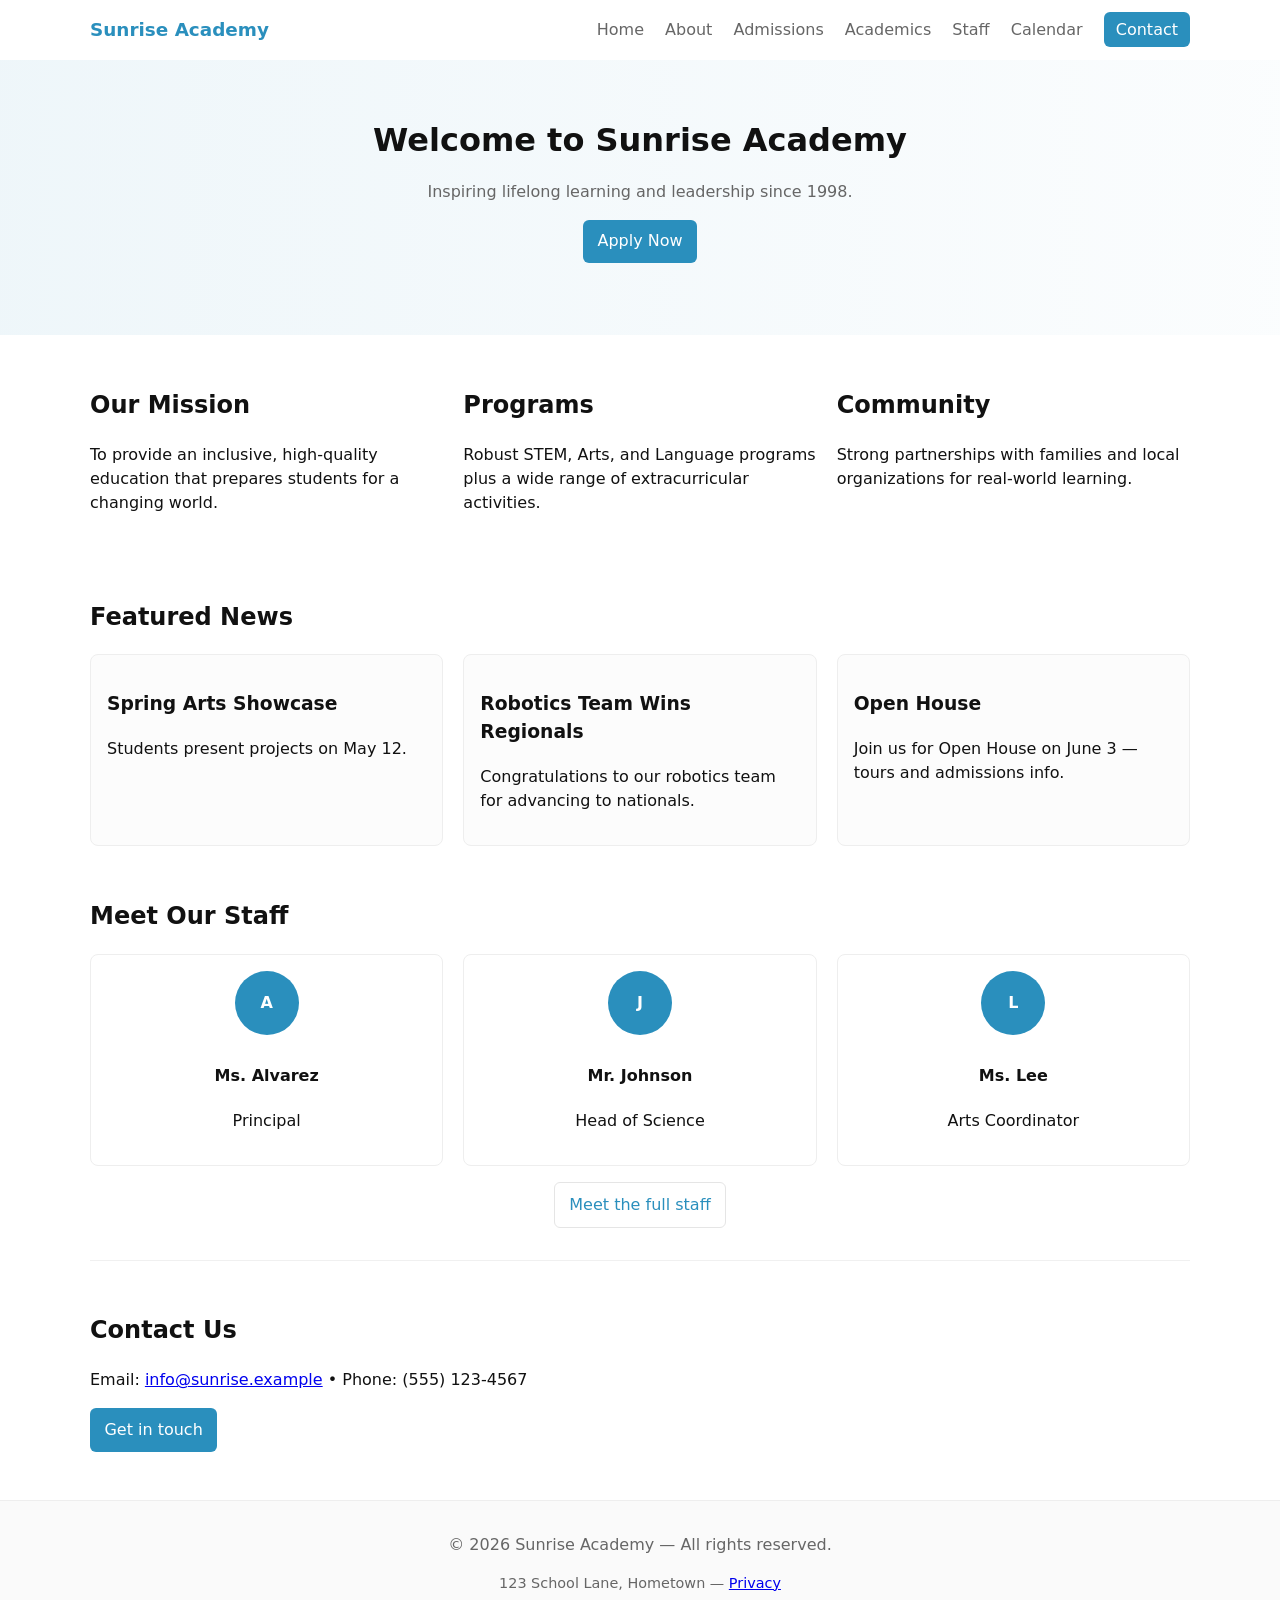
==== index.html @ 917c0d8c "Add static school website starter" ====
<!doctype html>
<html lang="en">
<head>
  <meta charset="utf-8" />
  <meta name="viewport" content="width=device-width,initial-scale=1" />
  <title>Sunrise Academy — Home</title>
  <link rel="stylesheet" href="assets/styles.css">
  <meta name="description" content="Sunrise Academy — inspiring lifelong learning and leadership.">
</head>
<body>
  <header class="site-header">
    <div class="container header-inner">
      <a class="logo" href="index.html">Sunrise Academy</a>
      <button id="nav-toggle" aria-label="Open menu">☰</button>
      <nav id="main-nav" class="nav" aria-label="Main navigation">
        <a href="index.html">Home</a>
        <a href="about.html">About</a>
        <a href="admissions.html">Admissions</a>
        <a href="academics.html">Academics</a>
        <a href="staff.html">Staff</a>
        <a href="calendar.html">Calendar</a>
        <a href="contact.html" class="cta">Contact</a>
      </nav>
    </div>
  </header>

  <main>
    <section class="hero">
      <div class="container hero-inner">
        <h1>Welcome to Sunrise Academy</h1>
        <p class="lead">Inspiring lifelong learning and leadership since 1998.</p>
        <p><a class="btn" href="admissions.html">Apply Now</a></p>
      </div>
    </section>

    <section class="intro container">
      <div class="grid-3">
        <article>
          <h2>Our Mission</h2>
          <p>To provide an inclusive, high-quality education that prepares students for a changing world.</p>
        </article>
        <article>
          <h2>Programs</h2>
          <p>Robust STEM, Arts, and Language programs plus a wide range of extracurricular activities.</p>
        </article>
        <article>
          <h2>Community</h2>
          <p>Strong partnerships with families and local organizations for real-world learning.</p>
        </article>
      </div>
    </section>

    <section class="container highlights">
      <h2>Featured News</h2>
      <div class="grid-3">
        <div class="card">
          <h3>Spring Arts Showcase</h3>
          <p>Students present projects on May 12.</p>
        </div>
        <div class="card">
          <h3>Robotics Team Wins Regionals</h3>
          <p>Congratulations to our robotics team for advancing to nationals.</p>
        </div>
        <div class="card">
          <h3>Open House</h3>
          <p>Join us for Open House on June 3 — tours and admissions info.</p>
        </div>
      </div>
    </section>

    <section class="container preview-staff">
      <h2>Meet Our Staff</h2>
      <div class="grid-3 staff-preview">
        <div class="staff-card">
          <div class="avatar" aria-hidden="true">A</div>
          <h4>Ms. Alvarez</h4>
          <p>Principal</p>
        </div>
        <div class="staff-card">
          <div class="avatar" aria-hidden="true">J</div>
          <h4>Mr. Johnson</h4>
          <p>Head of Science</p>
        </div>
        <div class="staff-card">
          <div class="avatar" aria-hidden="true">L</div>
          <h4>Ms. Lee</h4>
          <p>Arts Coordinator</p>
        </div>
      </div>
      <p class="center"><a class="btn ghost" href="staff.html">Meet the full staff</a></p>
    </section>

    <section class="quick-contact container">
      <h2>Contact Us</h2>
      <p>Email: <a href="mailto:info@sunrise.example">info@sunrise.example</a> • Phone: (555) 123-4567</p>
      <p><a class="btn" href="contact.html">Get in touch</a></p>
    </section>
  </main>

  <footer class="site-footer">
    <div class="container">
      <p>© 2026 Sunrise Academy — All rights reserved.</p>
      <p class="small">123 School Lane, Hometown — <a href="privacy.html">Privacy</a></p>
    </div>
  </footer>

  <script src="assets/script.js"></script>
</body>
</html>
---- assets/styles.css ----
:root{
  --accent:#2a8fbd;
  --accent-2:#1f6f94;
  --muted:#666;
  --bg:#fff;
  --maxw:1100px;
  --gap:1.25rem;
  font-family: system-ui, -apple-system, "Segoe UI", Roboto, "Helvetica Neue", Arial, sans-serif;
  color-scheme: light;
}
*{box-sizing:border-box}
html,body{height:100%}
body{margin:0;color:#111;background:var(--bg);line-height:1.5;font-size:16px}
.container{max-width:var(--maxw);margin:0 auto;padding:0 1rem}
.header-inner{display:flex;align-items:center;justify-content:space-between;padding:1rem 0}
.logo{font-weight:700;color:var(--accent);text-decoration:none;font-size:1.15rem}
.nav a{margin-left:1rem;color:var(--muted);text-decoration:none}
.nav a.active{color:#111;font-weight:600}
.nav a.cta{background:var(--accent);color:#fff;padding:.5rem .75rem;border-radius:6px;text-decoration:none}
#nav-toggle{display:none;background:none;border:0;font-size:1.25rem;cursor:pointer}
.hero{background:linear-gradient(90deg,rgba(42,143,189,.08),rgba(42,143,189,.02));padding:3.5rem 0;text-align:center}
.hero-inner{max-width:820px;margin:0 auto}
.hero h1{margin:0 0 .5rem;font-size:2rem}
.lead{color:var(--muted);margin-bottom:1rem}
.btn{display:inline-block;background:var(--accent);color:#fff;padding:.6rem .9rem;border-radius:6px;text-decoration:none}
.btn.ghost{background:transparent;border:1px solid #e5e5e5;color:var(--accent)}
.grid-3{display:grid;grid-template-columns:repeat(3,1fr);gap:var(--gap)}
.features article, .card{background:#fcfcfc;border:1px solid #eee;padding:1rem;border-radius:8px}
.intro{padding:2rem 0}
.highlights{padding:1rem 0}
.preview-staff{padding:1rem 0}
.staff-card{background:#fff;border:1px solid #eee;padding:1rem;border-radius:8px;text-align:center}
.staff-card .avatar{width:64px;height:64px;border-radius:50%;background:var(--accent);color:#fff;display:inline-flex;align-items:center;justify-content:center;font-weight:700;margin-bottom:.5rem}
.staff-list .staff-card{padding:1.25rem}
.quick-contact{padding:2rem 0;border-top:1px solid #f0f0f0}
.site-footer{padding:1rem 0;background:#fafafa;text-align:center;color:var(--muted);border-top:1px solid #eee}
.small{font-size:0.9rem;color:var(--muted)}
.center{text-align:center}

/* Form styles */
form{max-width:720px}
label{display:block;margin-bottom:0.75rem}
input[type="text"], input[type="email"], textarea{
  width:100%;padding:.6rem;border:1px solid #e0e0e0;border-radius:6px;font-size:1rem
}
textarea{resize:vertical}

/* Responsive */
@media (max-width:900px){
  .grid-3{grid-template-columns:repeat(2,1fr)}
}
@media (max-width:700px){
  .grid-3{grid-template-columns:1fr}
  #nav-toggle{display:inline-block}
  .nav{display:none;position:absolute;right:1rem;top:64px;background:#fff;border:1px solid #eee;padding:.75rem;border-radius:8px;box-shadow:0 6px 18px rgba(0,0,0,.06)}
  .nav a{display:block;margin:0;padding:.5rem 0}
}
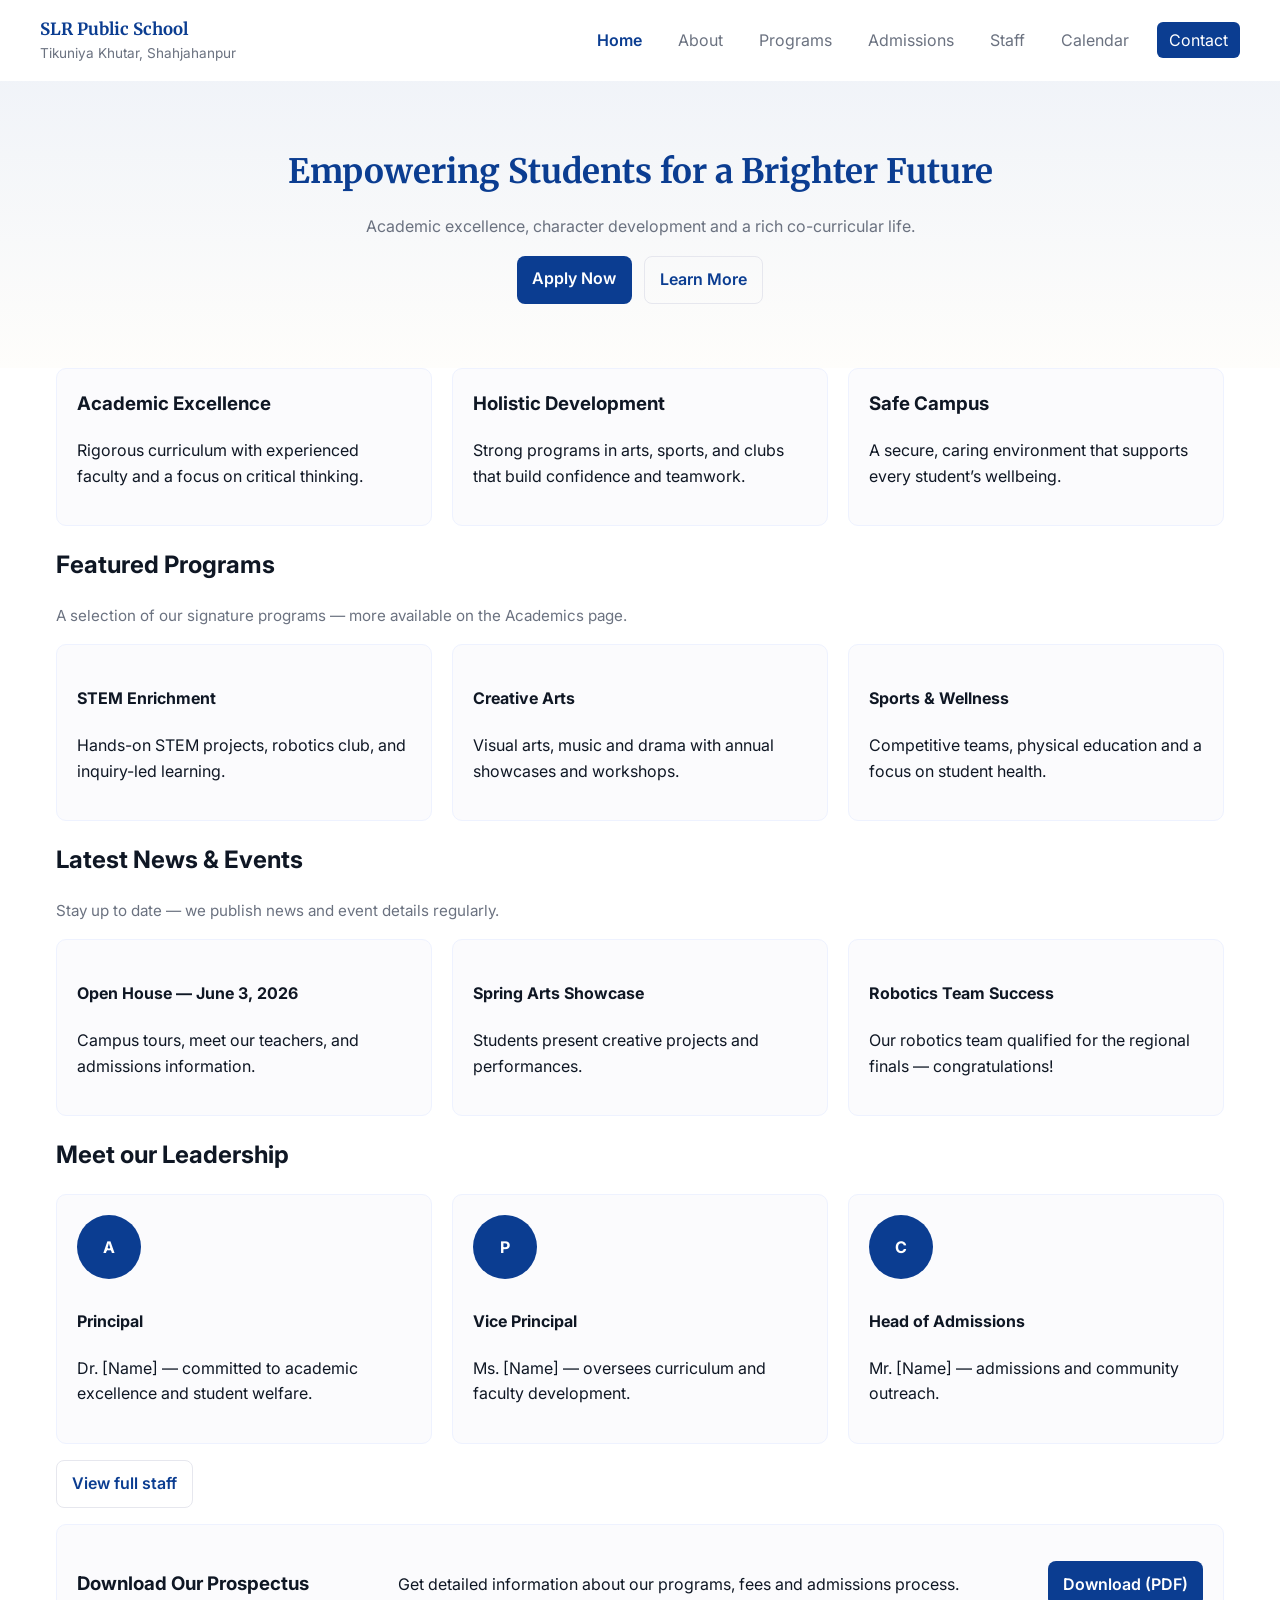
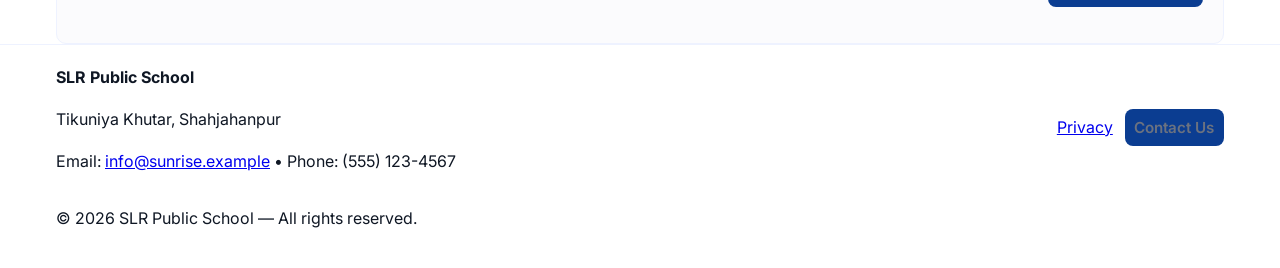
==== commit c5669dab: "Polish site: professional layout, typography, and content placeholders" ====
--- a/index.html
+++ b/index.html
@@ -3,20 +3,29 @@
 <head>
   <meta charset="utf-8" />
   <meta name="viewport" content="width=device-width,initial-scale=1" />
-  <title>Sunrise Academy — Home</title>
+  <title>SLR Public School — Home</title>
+  <meta name="description" content="SLR Public School — Tikuniya Khutar, Shahjahanpur — Excellence in education.">
+  <link rel="preconnect" href="https://fonts.gstatic.com" crossorigin>
+  <link href="https://fonts.googleapis.com/css2?family=Inter:wght@300;400;600;700&family=Merriweather:wght@700&display=swap" rel="stylesheet">
   <link rel="stylesheet" href="assets/styles.css">
-  <meta name="description" content="Sunrise Academy — inspiring lifelong learning and leadership.">
 </head>
 <body>
   <header class="site-header">
     <div class="container header-inner">
-      <a class="logo" href="index.html">Sunrise Academy</a>
+      <a class="brand" href="index.html">
+        <img src="assets/logo.png" alt="SLR Public School logo" class="logo-img" onerror="this.style.display='none'">
+        <div class="brand-text">
+          <span class="school-name">SLR Public School</span>
+          <span class="school-location">Tikuniya Khutar, Shahjahanpur</span>
+        </div>
+      </a>
+
       <button id="nav-toggle" aria-label="Open menu">☰</button>
       <nav id="main-nav" class="nav" aria-label="Main navigation">
-        <a href="index.html">Home</a>
+        <a href="index.html" class="active">Home</a>
         <a href="about.html">About</a>
+        <a href="academics.html">Programs</a>
         <a href="admissions.html">Admissions</a>
-        <a href="academics.html">Academics</a>
         <a href="staff.html">Staff</a>
         <a href="calendar.html">Calendar</a>
         <a href="contact.html" class="cta">Contact</a>
@@ -27,80 +36,123 @@
   <main>
     <section class="hero">
       <div class="container hero-inner">
-        <h1>Welcome to Sunrise Academy</h1>
-        <p class="lead">Inspiring lifelong learning and leadership since 1998.</p>
-        <p><a class="btn" href="admissions.html">Apply Now</a></p>
+        <h1 class="hero-title">Empowering Students for a Brighter Future</h1>
+        <p class="hero-sub">Academic excellence, character development and a rich co-curricular life.</p>
+        <div class="hero-actions">
+          <a class="btn" href="admissions.html">Apply Now</a>
+          <a class="btn ghost" href="about.html">Learn More</a>
+        </div>
       </div>
     </section>
 
-    <section class="intro container">
+    <section class="container overview">
       <div class="grid-3">
-        <article>
-          <h2>Our Mission</h2>
-          <p>To provide an inclusive, high-quality education that prepares students for a changing world.</p>
+        <div class="card feature">
+          <h3>Academic Excellence</h3>
+          <p>Rigorous curriculum with experienced faculty and a focus on critical thinking.</p>
+        </div>
+        <div class="card feature">
+          <h3>Holistic Development</h3>
+          <p>Strong programs in arts, sports, and clubs that build confidence and teamwork.</p>
+        </div>
+        <div class="card feature">
+          <h3>Safe Campus</h3>
+          <p>A secure, caring environment that supports every student’s wellbeing.</p>
+        </div>
+      </div>
+    </section>
+
+    <section class="container programs">
+      <div class="section-head">
+        <h2>Featured Programs</h2>
+        <p class="small">A selection of our signature programs — more available on the Academics page.</p>
+      </div>
+      <div class="grid-3">
+        <article class="program card">
+          <h4>STEM Enrichment</h4>
+          <p>Hands-on STEM projects, robotics club, and inquiry-led learning.</p>
         </article>
-        <article>
-          <h2>Programs</h2>
-          <p>Robust STEM, Arts, and Language programs plus a wide range of extracurricular activities.</p>
+        <article class="program card">
+          <h4>Creative Arts</h4>
+          <p>Visual arts, music and drama with annual showcases and workshops.</p>
         </article>
-        <article>
-          <h2>Community</h2>
-          <p>Strong partnerships with families and local organizations for real-world learning.</p>
+        <article class="program card">
+          <h4>Sports & Wellness</h4>
+          <p>Competitive teams, physical education and a focus on student health.</p>
         </article>
       </div>
     </section>
 
-    <section class="container highlights">
-      <h2>Featured News</h2>
+    <section class="container news">
+      <div class="section-head">
+        <h2>Latest News & Events</h2>
+        <p class="small">Stay up to date — we publish news and event details regularly.</p>
+      </div>
       <div class="grid-3">
-        <div class="card">
-          <h3>Spring Arts Showcase</h3>
-          <p>Students present projects on May 12.</p>
-        </div>
-        <div class="card">
-          <h3>Robotics Team Wins Regionals</h3>
-          <p>Congratulations to our robotics team for advancing to nationals.</p>
-        </div>
-        <div class="card">
-          <h3>Open House</h3>
-          <p>Join us for Open House on June 3 — tours and admissions info.</p>
-        </div>
+        <article class="card">
+          <h4>Open House — June 3, 2026</h4>
+          <p>Campus tours, meet our teachers, and admissions information.</p>
+        </article>
+        <article class="card">
+          <h4>Spring Arts Showcase</h4>
+          <p>Students present creative projects and performances.</p>
+        </article>
+        <article class="card">
+          <h4>Robotics Team Success</h4>
+          <p>Our robotics team qualified for the regional finals — congratulations!</p>
+        </article>
       </div>
     </section>
 
-    <section class="container preview-staff">
-      <h2>Meet Our Staff</h2>
-      <div class="grid-3 staff-preview">
-        <div class="staff-card">
-          <div class="avatar" aria-hidden="true">A</div>
-          <h4>Ms. Alvarez</h4>
-          <p>Principal</p>
+    <section class="container staff-preview">
+      <div class="section-head">
+        <h2>Meet our Leadership</h2>
+      </div>
+      <div class="grid-3 staff-grid">
+        <div class="staff-card card">
+          <div class="avatar">A</div>
+          <h4>Principal</h4>
+          <p>Dr. [Name] — committed to academic excellence and student welfare.</p>
         </div>
-        <div class="staff-card">
-          <div class="avatar" aria-hidden="true">J</div>
-          <h4>Mr. Johnson</h4>
-          <p>Head of Science</p>
+        <div class="staff-card card">
+          <div class="avatar">P</div>
+          <h4>Vice Principal</h4>
+          <p>Ms. [Name] — oversees curriculum and faculty development.</p>
         </div>
-        <div class="staff-card">
-          <div class="avatar" aria-hidden="true">L</div>
-          <h4>Ms. Lee</h4>
-          <p>Arts Coordinator</p>
+        <div class="staff-card card">
+          <div class="avatar">C</div>
+          <h4>Head of Admissions</h4>
+          <p>Mr. [Name] — admissions and community outreach.</p>
         </div>
       </div>
-      <p class="center"><a class="btn ghost" href="staff.html">Meet the full staff</a></p>
+      <p class="center"><a class="btn ghost" href="staff.html">View full staff</a></p>
     </section>
 
-    <section class="quick-contact container">
-      <h2>Contact Us</h2>
-      <p>Email: <a href="mailto:info@sunrise.example">info@sunrise.example</a> • Phone: (555) 123-4567</p>
-      <p><a class="btn" href="contact.html">Get in touch</a></p>
+    <section class="container prospectus">
+      <div class="prospectus-card card">
+        <h3>Download Our Prospectus</h3>
+        <p>Get detailed information about our programs, fees and admissions process.</p>
+        <p><a class="btn" href="#">Download (PDF)</a></p>
+      </div>
     </section>
+
   </main>
 
   <footer class="site-footer">
-    <div class="container">
-      <p>© 2026 Sunrise Academy — All rights reserved.</p>
-      <p class="small">123 School Lane, Hometown — <a href="privacy.html">Privacy</a></p>
+    <div class="container footer-inner">
+      <div>
+        <strong>SLR Public School</strong>
+        <p>Tikuniya Khutar, Shahjahanpur</p>
+        <p>Email: <a href="mailto:info@sunrise.example">info@sunrise.example</a> • Phone: (555) 123-4567</p>
+      </div>
+
+      <div class="footer-actions">
+        <a href="privacy.html">Privacy</a>
+        <a href="contact.html" class="btn small">Contact Us</a>
+      </div>
+    </div>
+    <div class="container copyright">
+      <p>© 2026 SLR Public School — All rights reserved.</p>
     </div>
   </footer>
 
--- a/assets/styles.css
+++ b/assets/styles.css
@@ -1,57 +1,76 @@
+/* Professional school theme styles */
 :root{
-  --accent:#2a8fbd;
-  --accent-2:#1f6f94;
-  --muted:#666;
-  --bg:#fff;
-  --maxw:1100px;
+  --primary:#0b3d91; /* deep blue */
+  --accent:#c59d2d;  /* gold */
+  --muted:#6b7280;
+  --bg:#ffffff;
+  --card:#fbfbfd;
+  --maxw:1200px;
   --gap:1.25rem;
-  font-family: system-ui, -apple-system, "Segoe UI", Roboto, "Helvetica Neue", Arial, sans-serif;
-  color-scheme: light;
+  font-family: Inter, system-ui, -apple-system, "Segoe UI", Roboto, "Helvetica Neue", Arial, sans-serif;
 }
 *{box-sizing:border-box}
 html,body{height:100%}
-body{margin:0;color:#111;background:var(--bg);line-height:1.5;font-size:16px}
+body{margin:0;color:#0f1724;background:var(--bg);line-height:1.6;font-size:16px}
 .container{max-width:var(--maxw);margin:0 auto;padding:0 1rem}
 .header-inner{display:flex;align-items:center;justify-content:space-between;padding:1rem 0}
-.logo{font-weight:700;color:var(--accent);text-decoration:none;font-size:1.15rem}
-.nav a{margin-left:1rem;color:var(--muted);text-decoration:none}
-.nav a.active{color:#111;font-weight:600}
-.nav a.cta{background:var(--accent);color:#fff;padding:.5rem .75rem;border-radius:6px;text-decoration:none}
+.brand{display:flex;align-items:center;gap:0.75rem;text-decoration:none}
+.logo-img{height:56px;width:auto;border-radius:6px;box-shadow:0 4px 14px rgba(11,61,145,0.12)}
+.brand-text{display:flex;flex-direction:column}
+.school-name{font-weight:700;color:var(--primary);font-family:Merriweather, serif;font-size:1.05rem}
+.school-location{font-size:0.85rem;color:var(--muted)}
+.nav a{margin-left:1rem;color:var(--muted);text-decoration:none;padding:.5rem}
+.nav a.active{color:var(--primary);font-weight:600}
+.nav a.cta{background:var(--primary);color:#fff;padding:.5rem .75rem;border-radius:6px;text-decoration:none}
 #nav-toggle{display:none;background:none;border:0;font-size:1.25rem;cursor:pointer}
-.hero{background:linear-gradient(90deg,rgba(42,143,189,.08),rgba(42,143,189,.02));padding:3.5rem 0;text-align:center}
-.hero-inner{max-width:820px;margin:0 auto}
-.hero h1{margin:0 0 .5rem;font-size:2rem}
-.lead{color:var(--muted);margin-bottom:1rem}
-.btn{display:inline-block;background:var(--accent);color:#fff;padding:.6rem .9rem;border-radius:6px;text-decoration:none}
-.btn.ghost{background:transparent;border:1px solid #e5e5e5;color:var(--accent)}
+
+/* Hero */
+.hero{background:linear-gradient(180deg,rgba(11,61,145,0.06),rgba(197,157,45,0.02));padding:4rem 0}
+.hero-inner{max-width:920px;margin:0 auto;text-align:center}
+.hero-title{font-family:Merriweather, serif;font-size:2.1rem;margin:0 0 .5rem;color:var(--primary)}
+.hero-sub{color:var(--muted);margin-bottom:1rem}
+.hero-actions{display:flex;gap:0.75rem;justify-content:center}
+.btn{display:inline-block;background:var(--primary);color:#fff;padding:.65rem .95rem;border-radius:8px;text-decoration:none;font-weight:600}
+.btn.ghost{background:transparent;border:1px solid #e6e7ee;color:var(--primary)}
+.btn.small{padding:.4rem .6rem;font-size:.95rem}
+
+/* Grid & cards */
 .grid-3{display:grid;grid-template-columns:repeat(3,1fr);gap:var(--gap)}
-.features article, .card{background:#fcfcfc;border:1px solid #eee;padding:1rem;border-radius:8px}
-.intro{padding:2rem 0}
-.highlights{padding:1rem 0}
-.preview-staff{padding:1rem 0}
-.staff-card{background:#fff;border:1px solid #eee;padding:1rem;border-radius:8px;text-align:center}
-.staff-card .avatar{width:64px;height:64px;border-radius:50%;background:var(--accent);color:#fff;display:inline-flex;align-items:center;justify-content:center;font-weight:700;margin-bottom:.5rem}
-.staff-list .staff-card{padding:1.25rem}
-.quick-contact{padding:2rem 0;border-top:1px solid #f0f0f0}
-.site-footer{padding:1rem 0;background:#fafafa;text-align:center;color:var(--muted);border-top:1px solid #eee}
-.small{font-size:0.9rem;color:var(--muted)}
-.center{text-align:center}
+.card{background:var(--card);border:1px solid #eef2ff;padding:1.25rem;border-radius:10px}
+.feature h3{margin-top:0}
+.section-head{margin-bottom:.75rem}
+.section-head .small{color:var(--muted)}
 
-/* Form styles */
-form{max-width:720px}
-label{display:block;margin-bottom:0.75rem}
-input[type="text"], input[type="email"], textarea{
-  width:100%;padding:.6rem;border:1px solid #e0e0e0;border-radius:6px;font-size:1rem
-}
-textarea{resize:vertical}
+/* Staff */
+.staff-card .avatar{width:64px;height:64px;border-radius:50%;background:var(--primary);color:#fff;display:inline-flex;align-items:center;justify-content:center;font-weight:700;margin-bottom:.5rem}
+.staff-card .avatar.large{width:88px;height:88px;font-size:1.35rem}
+
+/* Prospectus */
+.prospectus-card{display:flex;align-items:center;justify-content:space-between;gap:1rem}
+
+/* Contact */
+.contact-grid{display:grid;grid-template-columns:1fr 1fr;gap:var(--gap)}
+.contact-form input, .contact-form textarea{width:100%;padding:.6rem;border:1px solid #e6e6e9;border-radius:8px}
+
+/* Footer */
+.site-footer{border-top:1px solid #eef2ff;padding:1.25rem 0;background:#fff}
+.footer-inner{display:flex;justify-content:space-between;align-items:center}
+.footer-actions a{margin-left:.5rem}
+
+/* Utility */
+.container.center{text-align:center}
+.small{font-size:0.95rem;color:var(--muted)}
 
 /* Responsive */
-@media (max-width:900px){
+@media (max-width:1000px){
   .grid-3{grid-template-columns:repeat(2,1fr)}
+  .prospectus-card{flex-direction:column;align-items:flex-start}
 }
-@media (max-width:700px){
+@media (max-width:720px){
   .grid-3{grid-template-columns:1fr}
   #nav-toggle{display:inline-block}
-  .nav{display:none;position:absolute;right:1rem;top:64px;background:#fff;border:1px solid #eee;padding:.75rem;border-radius:8px;box-shadow:0 6px 18px rgba(0,0,0,.06)}
+  .nav{display:none;position:absolute;right:1rem;top:76px;background:#fff;border:1px solid #eee;padding:.75rem;border-radius:8px;box-shadow:0 6px 18px rgba(0,0,0,.06)}
   .nav a{display:block;margin:0;padding:.5rem 0}
+  .contact-grid{grid-template-columns:1fr}
+  .footer-inner{flex-direction:column;gap:.75rem}
 }
